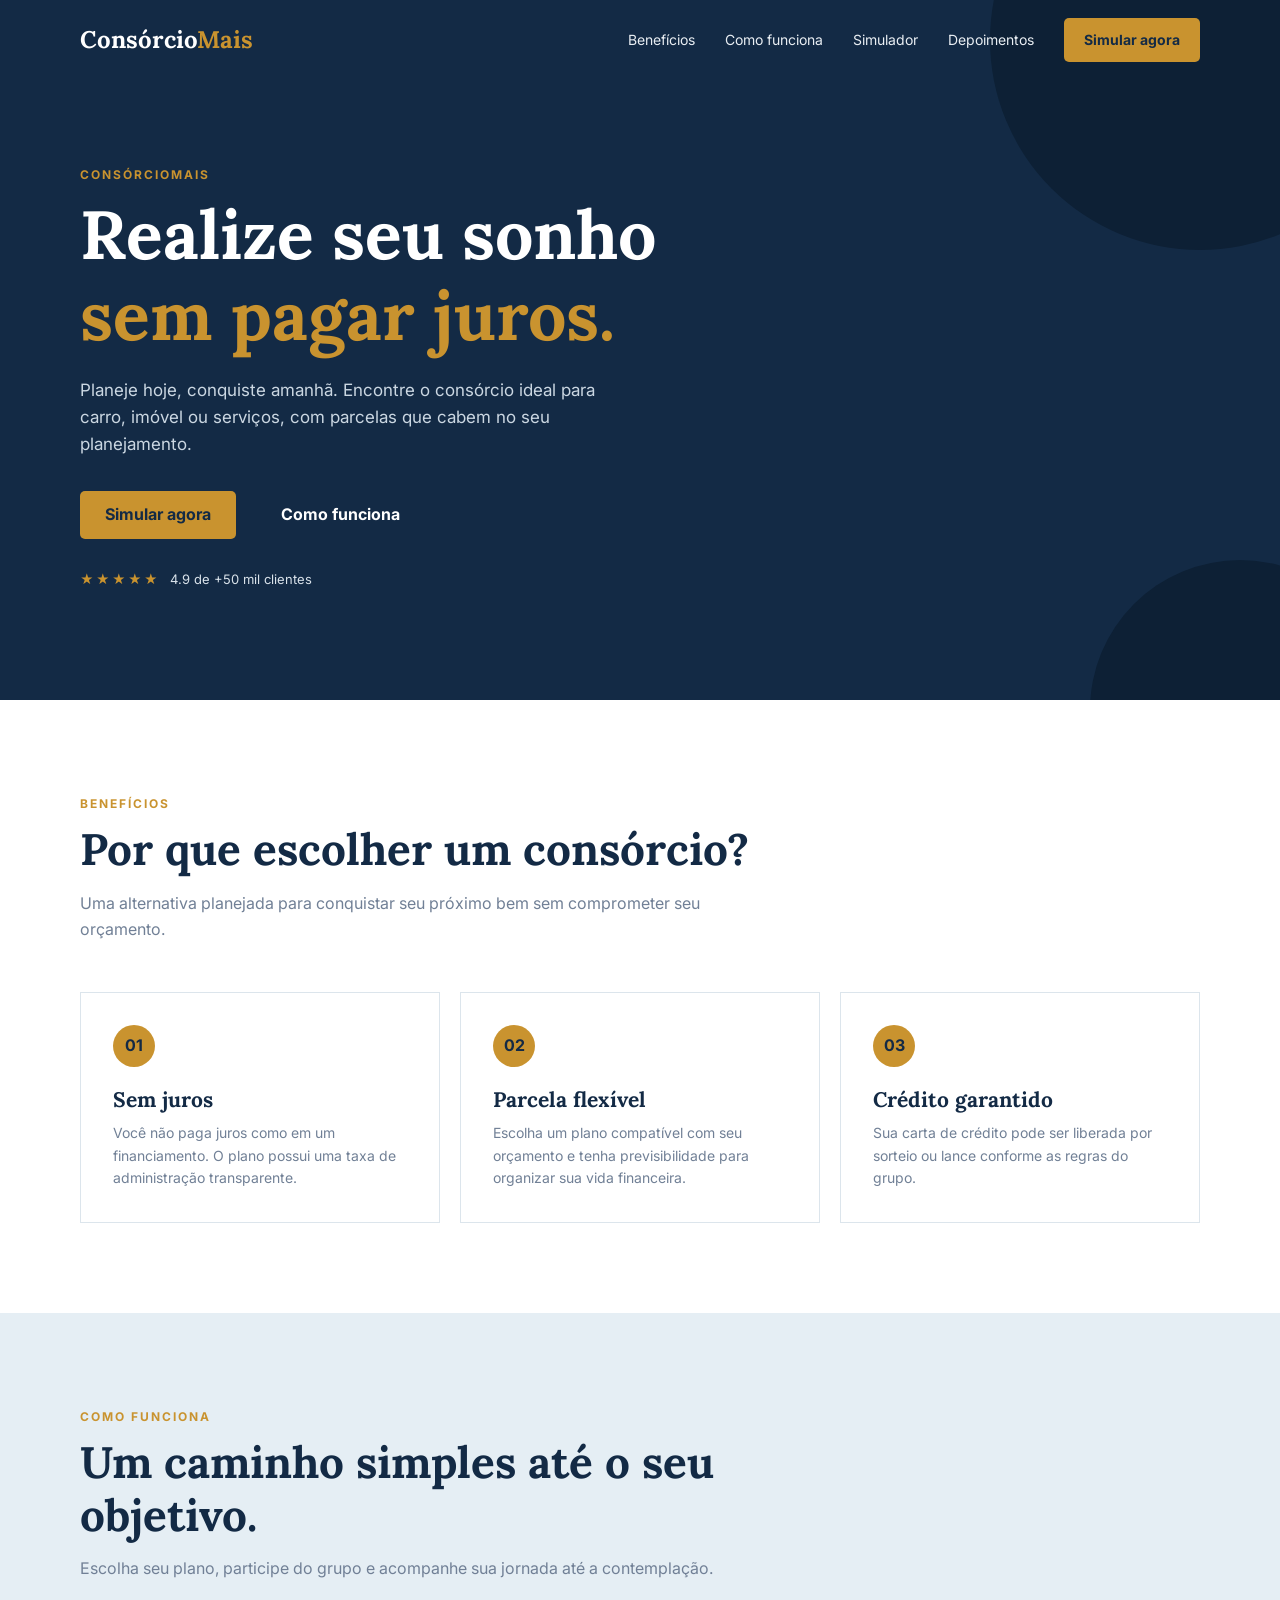
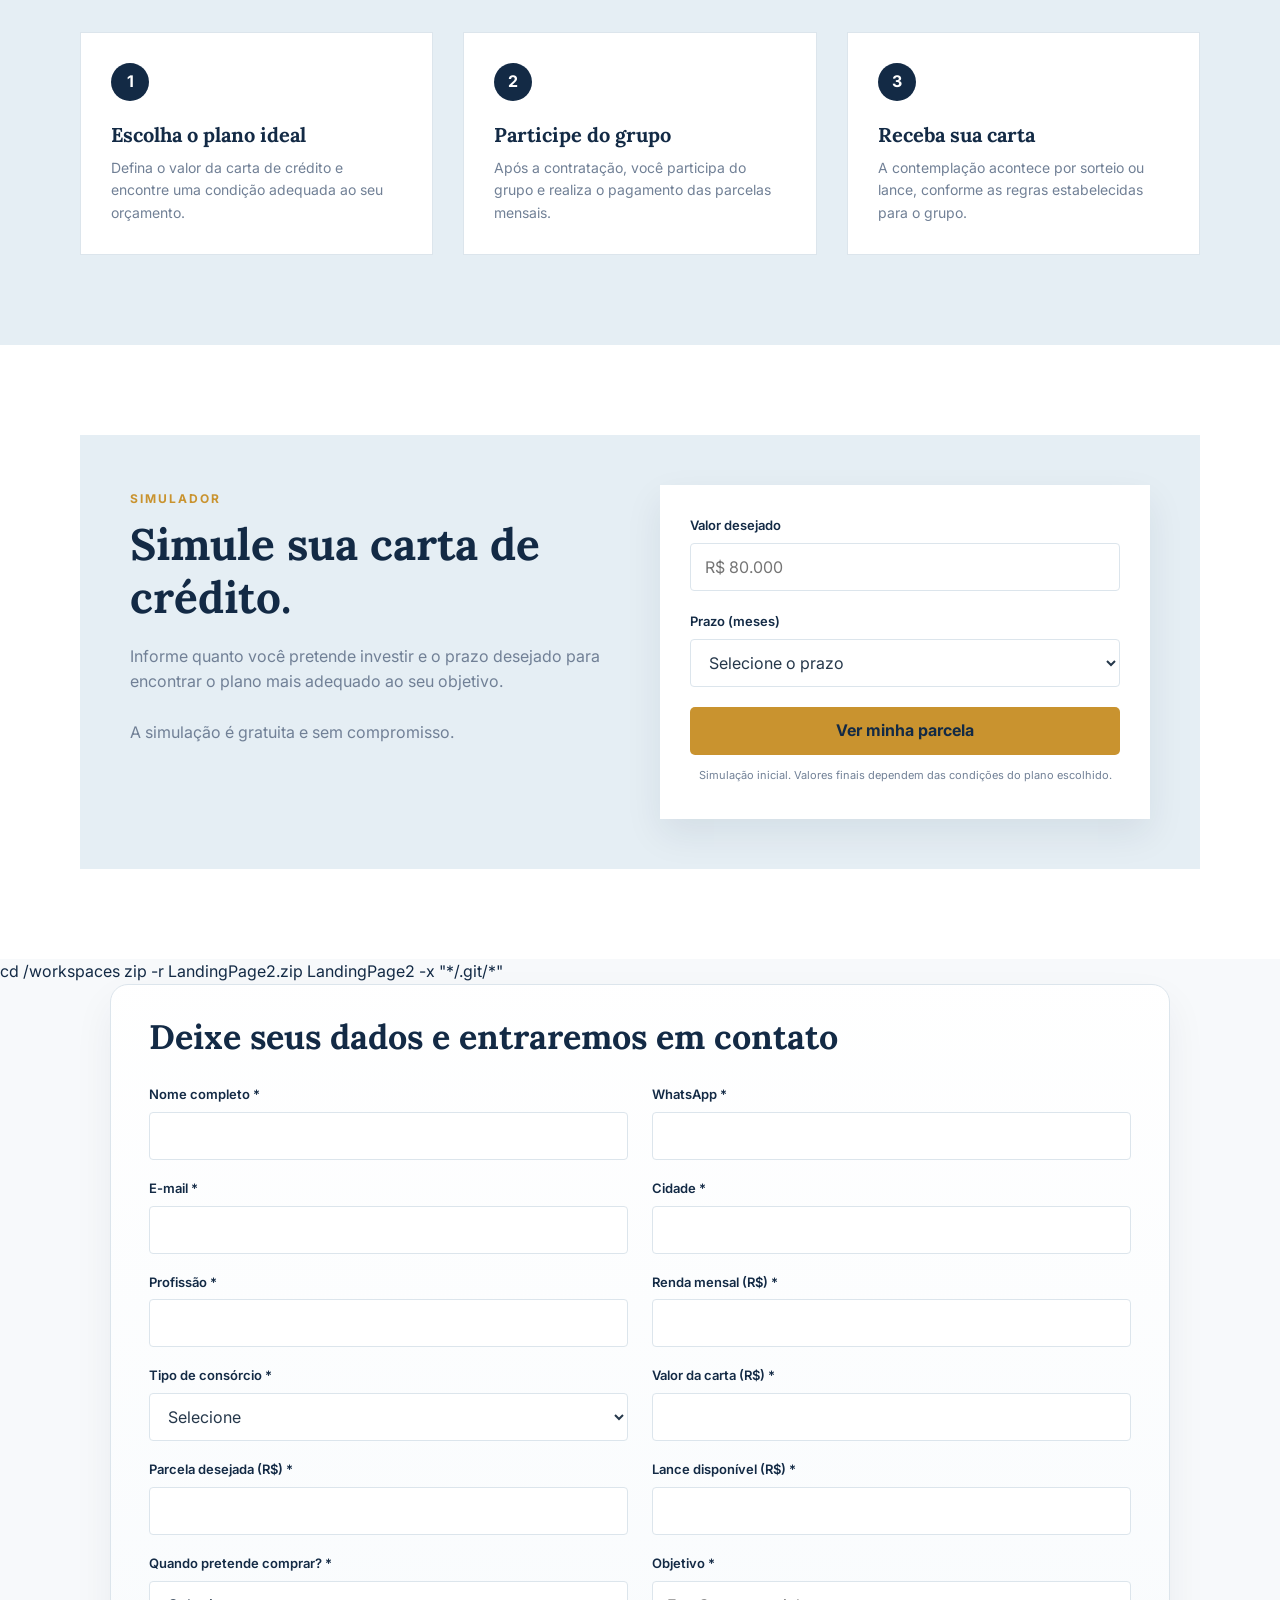
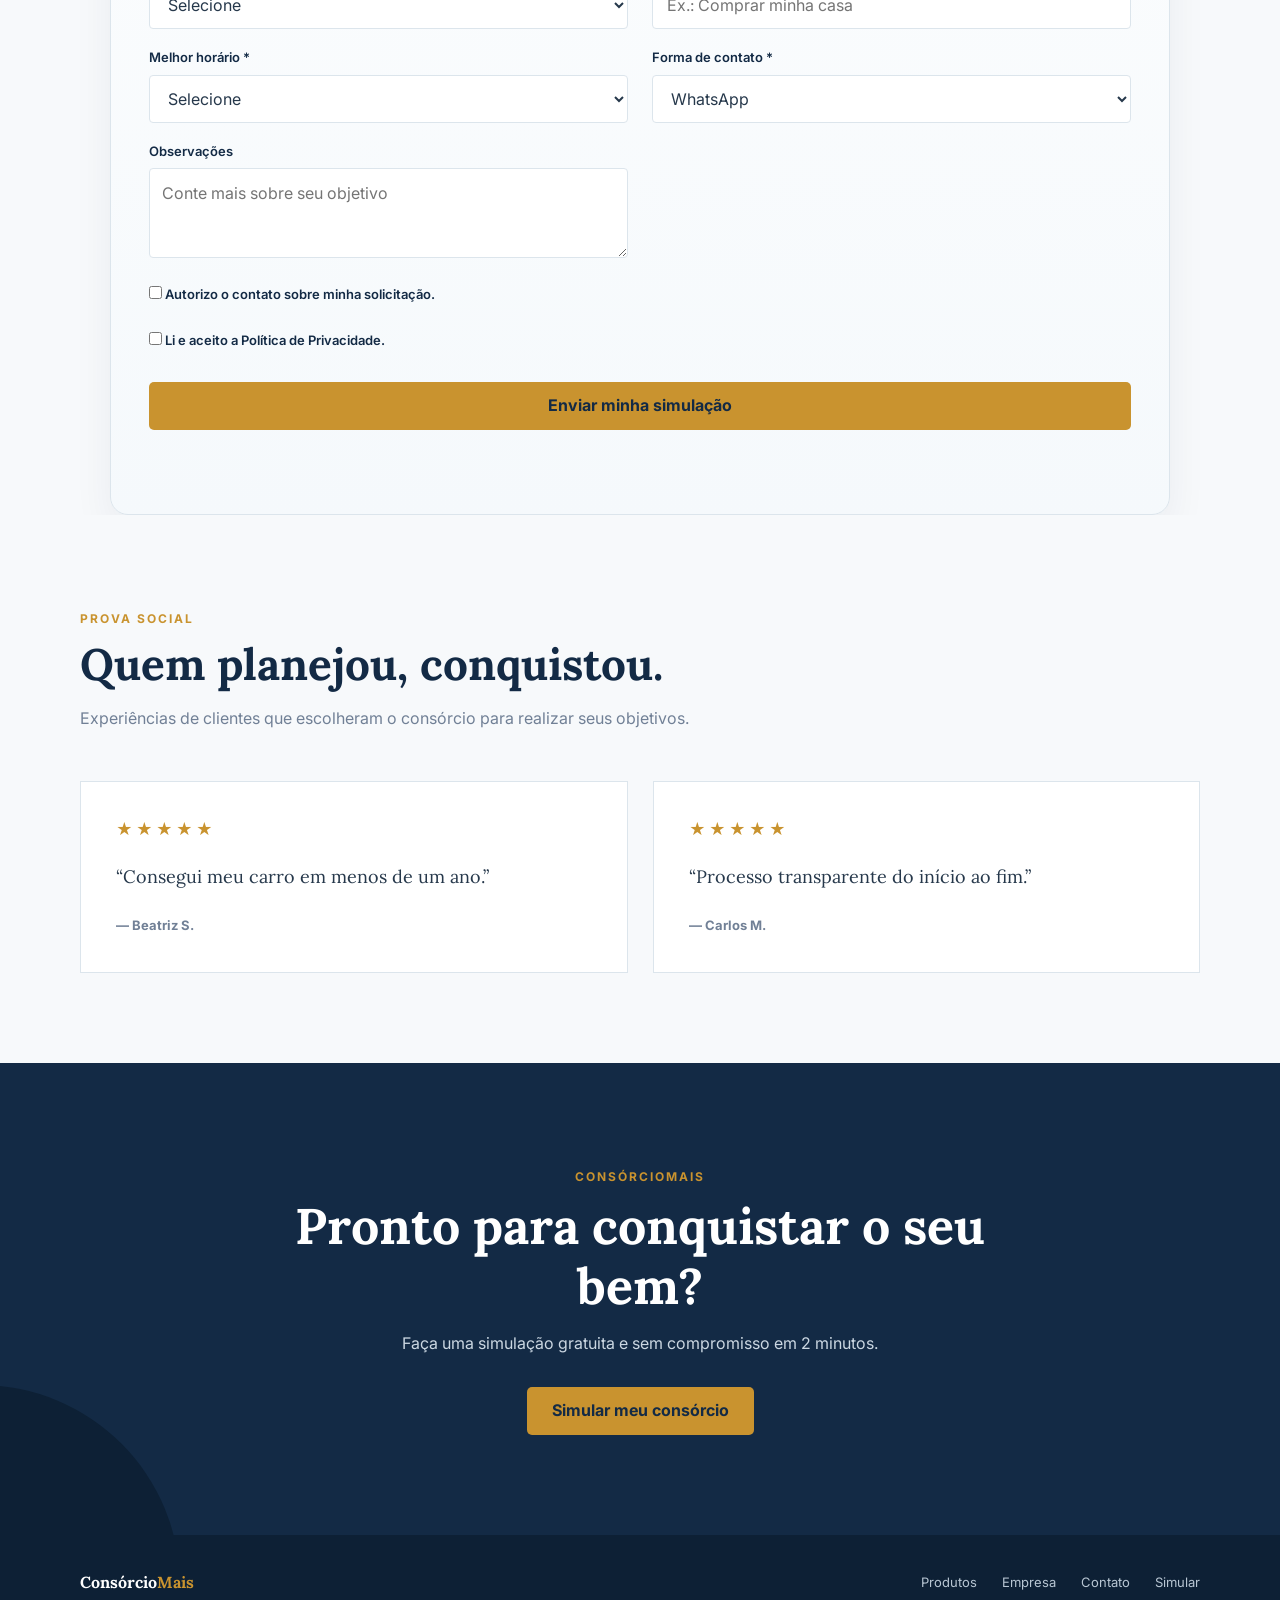
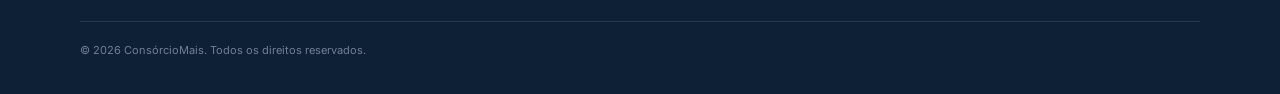
==== index.html @ 9d06d439 "Add files via upload" ====
<!DOCTYPE html>
<html lang="pt-BR">
<head>
    <meta charset="UTF-8">
    <meta name="viewport" content="width=device-width, initial-scale=1.0">
    <title>ConsórcioMais — Conquiste seu bem</title>
    <link rel="preconnect" href="https://fonts.googleapis.com">
    <link rel="preconnect" href="https://fonts.gstatic.com" crossorigin>
    <link href="https://fonts.googleapis.com/css2?family=Inter:wght@400;500;600;700&family=Lora:wght@600;700&display=swap" rel="stylesheet">
    <link rel="stylesheet" href="./css/styles.css">
</head>
<body>
    <header>
        <div class="conteudo barra-navegacao">
            <a href="#" class="logo">Consórcio<span>Mais</span></a>
            <nav class="links-navegacao">
                <a href="#beneficios">Benefícios</a>
                <a href="#como-funciona">Como funciona</a>
                <a href="#simulador">Simulador</a>
                <a href="#depoimentos">Depoimentos</a>
                <a href="#simulador" class="botao-navegacao">Simular agora</a>
            </nav>
        </div>
    </header>

    <main>
        <section class="banner-principal">
            <div class="conteudo">
                <div class="conteudo-banner">
                    <span class="indicador">ConsórcioMais</span>
                    <h1>Realize seu sonho <span>sem pagar juros.</span></h1>
                    <p class="texto-principal">
                        Planeje hoje, conquiste amanhã. Encontre o consórcio ideal para carro,
                        imóvel ou serviços, com parcelas que cabem no seu planejamento.
                    </p>
                    <div class="acoes-principal">
                        <a href="#simulador" class="botao botao-primario">Simular agora</a>
                        <a href="#como-funciona" class="botao">Como funciona</a>
                    </div>
                    <div class="avaliacao">
                        <span class="estrelas">★★★★★</span>
                        <span>4.9 de +50 mil clientes</span>
                    </div>
                </div>
            </div>
        </section>

        <section class="secao beneficios" id="beneficios">
            <div class="conteudo">
                <div class="cabecalho-secao">
                    <span class="indicador">Benefícios</span>
                    <h2>Por que escolher um consórcio?</h2>
                    <p class="descricao-secao">
                        Uma alternativa planejada para conquistar seu próximo bem sem comprometer seu orçamento.
                    </p>
                </div>

                <div class="grade-beneficios">
                    <article class="cartao-beneficio">
                        <div class="icone">01</div>
                        <h3>Sem juros</h3>
                        <p>Você não paga juros como em um financiamento. O plano possui uma taxa de administração transparente.</p>
                    </article>

                    <article class="cartao-beneficio">
                        <div class="icone">02</div>
                        <h3>Parcela flexível</h3>
                        <p>Escolha um plano compatível com seu orçamento e tenha previsibilidade para organizar sua vida financeira.</p>
                    </article>

                    <article class="cartao-beneficio">
                        <div class="icone">03</div>
                        <h3>Crédito garantido</h3>
                        <p>Sua carta de crédito pode ser liberada por sorteio ou lance conforme as regras do grupo.</p>
                    </article>
                </div>
            </div>
        </section>

        <section class="secao secao-como-funciona" id="como-funciona">
            <div class="conteudo">
                <div class="cabecalho-secao">
                    <span class="indicador">Como funciona</span>
                    <h2>Um caminho simples até o seu objetivo.</h2>
                    <p class="descricao-secao">
                        Escolha seu plano, participe do grupo e acompanhe sua jornada até a contemplação.
                    </p>
                </div>

                <div class="etapas">
                    <article class="etapa">
                        <div class="numero-etapa">1</div>
                        <h3>Escolha o plano ideal</h3>
                        <p>Defina o valor da carta de crédito e encontre uma condição adequada ao seu orçamento.</p>
                    </article>

                    <article class="etapa">
                        <div class="numero-etapa">2</div>
                        <h3>Participe do grupo</h3>
                        <p>Após a contratação, você participa do grupo e realiza o pagamento das parcelas mensais.</p>
                    </article>

                    <article class="etapa">
                        <div class="numero-etapa">3</div>
                        <h3>Receba sua carta</h3>
                        <p>A contemplação acontece por sorteio ou lance, conforme as regras estabelecidas para o grupo.</p>
                    </article>
                </div>
            </div>
        </section>

        <section class="secao secao-simulador" id="simulador">
            <div class="conteudo">
                <div class="bloco-simulador">
                    <div class="informacoes-simulador">
                        <span class="indicador">Simulador</span>
                        <h2>Simule sua carta de crédito.</h2>
                        <p>Informe quanto você pretende investir e o prazo desejado para encontrar o plano mais adequado ao seu objetivo.</p>
                        <p>A simulação é gratuita e sem compromisso.</p>
                    </div>

                    <form class="formulario-simulador" action="#" method="post">
                        <div class="grupo-formulario">
                            <label for="valor-desejado">Valor desejado</label>
                            <input type="number" id="valor-desejado" name="valor" placeholder="R$ 80.000" min="1" required>
                        </div>

                        <div class="grupo-formulario">
                            <label for="prazo-desejado">Prazo (meses)</label>
                            <select id="prazo-desejado" name="prazo" required>
                                <option value="">Selecione o prazo</option>
                                <option value="60">60 meses</option>
                                <option value="72">72 meses</option>
                                <option value="84">84 meses</option>
                                <option value="100">100 meses</option>
                                <option value="120">120 meses</option>
                            </select>
                        </div>

                        <button type="submit" class="botao botao-primario">Ver minha parcela</button>
                        <p class="nota-formulario">Simulação inicial. Valores finais dependem das condições do plano escolhido.</p>
                    </form>
                </div>
            </div>
        </section>
         cd /workspaces
zip -r LandingPage2.zip LandingPage2 -x "*/.git/*" 

        <form class="formulario-leads" id="formulario-leads">
            <h3>Deixe seus dados e entraremos em contato</h3>

            <div class="grupo-formulario">
                <label for="nome">Nome completo *</label>
                <input id="nome" name="nome" required>
            </div>

            <div class="grupo-formulario">
                <label for="whatsapp">WhatsApp *</label>
                <input id="whatsapp" name="whatsapp" type="tel" required>
            </div>

            <div class="grupo-formulario">
                <label for="email">E-mail *</label>
                <input id="email" name="email" type="email" required>
            </div>

            <div class="grupo-formulario">
                <label for="cidade">Cidade *</label>
                <input id="cidade" name="cidade" required>
            </div>

            <div class="grupo-formulario">
                <label for="profissao">Profissão *</label>
                <input id="profissao" name="profissao" required>
            </div>

            <div class="grupo-formulario">
                <label for="renda">Renda mensal (R$) *</label>
                <input id="renda" name="renda" type="number" min="0" step="0.01" required>
            </div>

            <div class="grupo-formulario">
                <label for="tipo">Tipo de consórcio *</label>
                <select id="tipo" name="tipo" required>
                    <option value="">Selecione</option>
                    <option value="Imóvel">Imóvel</option>
                    <option value="Veículo">Veículo</option>
                    <option value="Serviços">Serviços</option>
                    <option value="Outro">Outro</option>
                </select>
            </div>

            <div class="grupo-formulario">
                <label for="valor-carta">Valor da carta (R$) *</label>
                <input id="valor-carta" name="valor" type="number" min="1" step="0.01" required>
            </div>

            <div class="grupo-formulario">
                <label for="parcela-desejada">Parcela desejada (R$) *</label>
                <input id="parcela-desejada" name="parcela" type="number" min="0" step="0.01" required>
            </div>

            <div class="grupo-formulario">
                <label for="lance-disponivel">Lance disponível (R$) *</label>
                <input id="lance-disponivel" name="lance" type="number" min="0" step="0.01" required>
            </div>

            <div class="grupo-formulario">
                <label for="prazo-compra">Quando pretende comprar? *</label>
                <select id="prazo-compra" name="prazoCompra" required>
                    <option value="">Selecione</option>
                    <option value="Imediatamente">Imediatamente</option>
                    <option value="3 meses">Até 3 meses</option>
                    <option value="6 meses">Até 6 meses</option>
                    <option value="12 meses">Até 12 meses</option>
                    <option value="Mais de 12 meses">Mais de 12 meses</option>
                </select>
            </div>

            <div class="grupo-formulario">
                <label for="objetivo">Objetivo *</label>
                <input id="objetivo" name="objetivo" placeholder="Ex.: Comprar minha casa" required>
            </div>

            <div class="grupo-formulario">
                <label for="melhor-horario">Melhor horário *</label>
                <select id="melhor-horario" name="horario" required>
                    <option value="">Selecione</option>
                    <option value="Manhã">Manhã</option>
                    <option value="Tarde">Tarde</option>
                    <option value="Noite">Noite</option>
                    <option value="Qualquer horário">Qualquer horário</option>
                </select>
            </div>

            <div class="grupo-formulario">
                <label for="forma-contato">Forma de contato *</label>
                <select id="forma-contato" name="forma" required>
                    <option value="WhatsApp">WhatsApp</option>
                    <option value="Ligação">Ligação</option>
                    <option value="E-mail">E-mail</option>
                </select>
            </div>

            <div class="grupo-formulario">
                <label for="observacoes">Observações</label>
                <textarea id="observacoes" name="obs" placeholder="Conte mais sobre seu objetivo"></textarea>
            </div>

            <div class="grupo-formulario">
                <label>
                    <input type="checkbox" name="consentimentoContato" required style="width:auto;height:auto">
                    Autorizo o contato sobre minha solicitação.
                </label>
            </div>

            <div class="grupo-formulario">
                <label>
                    <input type="checkbox" name="aceitouPoliticaPrivacidade" required style="width:auto;height:auto">
                    Li e aceito a Política de Privacidade.
                </label>
            </div>

            <button type="submit" class="botao botao-primario" id="botao-enviar">Enviar minha simulação</button>
            <p id="status-envio" class="nota-formulario" role="status" aria-live="polite"></p>
        </form>

        <section class="secao depoimentos" id="depoimentos">
            <div class="conteudo">
                <div class="cabecalho-secao">
                    <span class="indicador">Prova social</span>
                    <h2>Quem planejou, conquistou.</h2>
                    <p class="descricao-secao">
                        Experiências de clientes que escolheram o consórcio para realizar seus objetivos.
                    </p>
                </div>

                <div class="grade-depoimentos">
                    <article class="depoimento">
                        <div class="estrelas-depoimento">★★★★★</div>
                        <p>“Consegui meu carro em menos de um ano.”</p>
                        <strong>— Beatriz S.</strong>
                    </article>

                    <article class="depoimento">
                        <div class="estrelas-depoimento">★★★★★</div>
                        <p>“Processo transparente do início ao fim.”</p>
                        <strong>— Carlos M.</strong>
                    </article>
                </div>
            </div>
        </section>

        <section class="chamada-final">
            <div class="conteudo">
                <div class="conteudo-chamada-final">
                    <span class="indicador">ConsórcioMais</span>
                    <h2>Pronto para conquistar o seu bem?</h2>
                    <p>Faça uma simulação gratuita e sem compromisso em 2 minutos.</p>
                    <a href="#simulador" class="botao botao-primario">Simular meu consórcio</a>
                </div>
            </div>
        </section>
    </main>

    <footer class="rodape">
        <div class="conteudo">
            <div class="conteudo-rodape">
                <div class="logo-rodape">Consórcio<span>Mais</span></div>
                <nav class="links-rodape">
                    <a href="#beneficios">Produtos</a>
                    <a href="#como-funciona">Empresa</a>
                    <a href="#depoimentos">Contato</a>
                    <a href="#simulador">Simular</a>
                </nav>
            </div>
            <p class="direitos-autorais">© 2026 ConsórcioMais. Todos os direitos reservados.</p>
        </div>
    </footer>

    <script src="./js/script.js" defer></script>
</body>
</html>
---- css/styles.css ----
* {
    margin: 0;
    padding: 0;
    box-sizing: border-box;
}

html {
    scroll-behavior: smooth;
}

body {
    font-family: "Inter", Arial, sans-serif;
    color: #132A45;
    background: #F7F9FB;
    line-height: 1.6;
}

a {
    text-decoration: none;
    color: inherit;
    transition: color .2s ease, transform .2s ease, opacity .2s ease;
}

button,
input,
select,
textarea {
    font: inherit;
    transition: border-color .2s ease, box-shadow .2s ease, transform .2s ease, background .2s ease;
}

button,
a {
    cursor: pointer;
}

button:active,
a:active {
    transform: translateY(1px) scale(.99);
}

button:focus-visible,
a:focus-visible,
input:focus-visible,
select:focus-visible,
textarea:focus-visible {
    outline: none;
    box-shadow: 0 0 0 4px rgba(201, 147, 47, .18);
}

.formulario-simulador,
.formulario-leads {
    min-width: 0;
}

.formulario-simulador textarea,
.formulario-leads textarea {
    width: 100%;
    min-height: 90px;
    padding: 12px;
    border: 1px solid var(--border);
    border-radius: 4px;
    font: inherit;
}

.formulario-simulador input[type="checkbox"],
.formulario-leads input[type="checkbox"] {
    accent-color: var(--gold);
}

.formulario-simulador button:disabled,
.formulario-leads button:disabled {
    opacity: .65;
    cursor: wait;
}

:root {
    --navy: #132A45;
    --navy-dark: #0D2035;
    --gold: #C9932F;
    --gold-dark: #A97920;
    --ice: #E5EEF4;
    --off-white: #F7F9FB;
    --white: #FFFFFF;
    --text: #26384B;
    --muted: #718096;
    --border: #DCE5EC;
}

.conteudo {
    width: min(1120px, 90%);
    margin: 0 auto;
}

.secao {
    padding: 90px 0;
}

.cabecalho-secao {
    max-width: 680px;
    margin-bottom: 50px;
}

.indicador {
    display: inline-block;
    margin-bottom: 10px;
    color: var(--gold);
    font-size: 12px;
    font-weight: 700;
    letter-spacing: 2px;
    text-transform: uppercase;
}

h1,
h2,
h3 {
    font-family: "Lora", Georgia, serif;
    line-height: 1.2;
}

h2 {
    font-size: clamp(30px, 4vw, 44px);
    margin-bottom: 15px;
}

.descricao-secao {
    color: var(--muted);
    font-size: 16px;
}

header {
    position: absolute;
    top: 0;
    left: 0;
    width: 100%;
    z-index: 10;
}

.barra-navegacao {
    min-height: 80px;
    display: flex;
    align-items: center;
    justify-content: space-between;
}

.logo {
    color: var(--white);
    font-family: "Lora", Georgia, serif;
    font-size: 24px;
    font-weight: 700;
}

.logo span {
    color: var(--gold);
}

.links-navegacao {
    display: flex;
    align-items: center;
    gap: 30px;
    color: #E9EEF3;
    font-size: 14px;
}

.links-navegacao a {
    transition: color .2s ease;
}

.links-navegacao a:hover {
    color: var(--gold);
}

.botao-navegacao {
    padding: 11px 20px;
    border-radius: 5px;
    background: var(--gold);
    color: var(--navy);
    font-weight: 700;
}

.banner-principal {
    position: relative;
    overflow: hidden;
    min-height: 700px;
    padding: 150px 0 100px;
    display: flex;
    align-items: center;
    background: var(--navy);
    color: var(--white);
}

.banner-principal::before {
    content: "";
    position: absolute;
    width: 420px;
    height: 420px;
    right: -130px;
    top: -170px;
    border-radius: 50%;
    background: var(--navy-dark);
}

.banner-principal::after {
    content: "";
    position: absolute;
    width: 300px;
    height: 300px;
    right: -110px;
    bottom: -160px;
    border-radius: 50%;
    background: var(--navy-dark);
}

.conteudo-banner {
    position: relative;
    z-index: 2;
    max-width: 680px;
}

.banner-principal h1 {
    font-size: clamp(42px, 6vw, 68px);
    margin-bottom: 20px;
}

.banner-principal h1 span {
    color: var(--gold);
}

.texto-principal {
    max-width: 560px;
    margin-bottom: 32px;
    color: #CBD7E2;
    font-size: 17px;
}

.acoes-principal {
    display: flex;
    align-items: center;
    gap: 20px;
    flex-wrap: wrap;
}

.botao {
    display: inline-flex;
    justify-content: center;
    align-items: center;
    min-height: 48px;
    padding: 0 25px;
    border: none;
    border-radius: 5px;
    cursor: pointer;
    font-weight: 700;
    transition: transform .2s ease, background .2s ease;
}

.botao:hover {
    transform: translateY(-2px);
    box-shadow: 0 10px 18px rgba(19, 42, 69, .12);
}

.botao-primario {
    background: var(--gold);
    color: var(--navy);
}

.botao-primario:hover {
    background: #D5A13B;
}

.botao-escuro {
    background: var(--navy);
    color: var(--white);
}

.avaliacao {
    display: flex;
    align-items: center;
    gap: 10px;
    margin-top: 30px;
    color: #D9E2EA;
    font-size: 13px;
}

.estrelas {
    color: var(--gold);
    letter-spacing: 2px;
}

.beneficios {
    background: var(--white);
}

.grade-beneficios {
    display: grid;
    grid-template-columns: repeat(3, 1fr);
    gap: 20px;
}

.cartao-beneficio {
    padding: 32px;
    border: 1px solid var(--border);
    background: var(--white);
    transition: transform .2s ease, box-shadow .2s ease;
}

.cartao-beneficio:hover,
.depoimento:hover,
.etapa:hover {
    transform: translateY(-5px);
    box-shadow: 0 15px 35px rgba(19, 42, 69, .08);
}

.icone {
    width: 42px;
    height: 42px;
    display: flex;
    align-items: center;
    justify-content: center;
    margin-bottom: 20px;
    border-radius: 50%;
    background: var(--gold);
    color: var(--navy);
    font-weight: 700;
}

.cartao-beneficio h3 {
    margin-bottom: 10px;
    font-size: 21px;
}

.cartao-beneficio p {
    color: var(--muted);
    font-size: 14px;
}

.secao-como-funciona {
    background: var(--ice);
}

.etapas {
    display: grid;
    grid-template-columns: repeat(3, 1fr);
    gap: 30px;
}

.etapa {
    position: relative;
    padding: 30px;
    background: var(--white);
    border: 1px solid var(--border);
}

.numero-etapa {
    width: 38px;
    height: 38px;
    display: flex;
    align-items: center;
    justify-content: center;
    margin-bottom: 22px;
    border-radius: 50%;
    background: var(--navy);
    color: var(--white);
    font-weight: 700;
}

.etapa h3 {
    margin-bottom: 10px;
    font-size: 20px;
}

.etapa p {
    color: var(--muted);
    font-size: 14px;
}

.secao-simulador {
    background: var(--white);
}

.bloco-simulador {
    display: grid;
    grid-template-columns: 1fr 1fr;
    gap: 40px;
    padding: 50px;
    background: var(--ice);
}

.informacoes-simulador h2 {
    margin-bottom: 20px;
}

.informacoes-simulador p {
    color: var(--muted);
    margin-bottom: 25px;
}

.formulario-simulador {
    padding: 30px;
    background: var(--white);
    box-shadow: 0 15px 35px rgba(19, 42, 69, .08);
}

.formulario-leads {
    max-width: 1060px;
    margin: 0 auto;
    padding: 32px 38px;
    background: linear-gradient(180deg, rgba(255,255,255,0.96), rgba(245,249,252,0.96));
    border: 1px solid var(--border);
    border-radius: 18px;
    box-shadow: 0 18px 40px rgba(19, 42, 69, .06);
    display: grid;
    grid-template-columns: repeat(2, minmax(220px, 1fr));
    gap: 18px 24px;
}

.formulario-leads h3 {
    grid-column: 1 / -1;
    margin-bottom: 8px;
    color: var(--navy);
    font-size: clamp(24px, 3vw, 34px);
}

.formulario-leads .grupo-formulario {
    margin-bottom: 0;
}

.formulario-leads .grupo-formulario:last-of-type,
.formulario-leads .grupo-formulario:nth-last-child(2),
.formulario-leads .grupo-formulario:nth-last-child(3),
.formulario-leads .grupo-formulario:nth-last-child(4) {
    grid-column: 1 / -1;
}

.formulario-leads .botao {
    grid-column: 1 / -1;
    margin-top: 8px;
}

.grupo-formulario {
    margin-bottom: 20px;
}

.grupo-formulario label {
    display: block;
    margin-bottom: 7px;
    color: var(--navy);
    font-size: 13px;
    font-weight: 600;
}

.grupo-formulario input,
.grupo-formulario select {
    width: 100%;
    height: 48px;
    padding: 0 14px;
    border: 1px solid var(--border);
    border-radius: 4px;
    outline: none;
    color: var(--text);
    background: var(--white);
}

.grupo-formulario input:focus,
.grupo-formulario select:focus {
    border-color: var(--gold);
}

.formulario-simulador .botao {
    width: 100%;
}

.formulario-leads .botao {
    width: 100%;
    margin-top: 6px;
}

.nota-formulario,
#status-envio {
    min-height: 22px;
    margin-top: 12px;
    color: var(--muted);
    font-size: 11px;
    text-align: center;
    line-height: 1.5;
}

#status-envio.sucesso {
    color: #176534;
    font-weight: 600;
}

#status-envio.erro {
    color: #A32121;
    font-weight: 600;
}

.depoimentos {
    background: var(--off-white);
}

.grade-depoimentos {
    display: grid;
    grid-template-columns: repeat(2, 1fr);
    gap: 25px;
}

.depoimento {
    padding: 35px;
    background: var(--white);
    border: 1px solid var(--border);
}

.estrelas-depoimento {
    margin-bottom: 20px;
    color: var(--gold);
    letter-spacing: 3px;
}

.depoimento p {
    margin-bottom: 20px;
    color: var(--text);
    font-family: "Lora", Georgia, serif;
    font-size: 18px;
}

.depoimento strong {
    font-size: 13px;
    color: var(--muted);
}

.chamada-final {
    position: relative;
    overflow: hidden;
    padding: 100px 0;
    background: var(--navy);
    color: var(--white);
    text-align: center;
}

.chamada-final::before {
    content: "";
    position: absolute;
    width: 400px;
    height: 400px;
    left: -220px;
    bottom: -250px;
    border-radius: 50%;
    background: var(--navy-dark);
}

.conteudo-chamada-final {
    position: relative;
    z-index: 2;
}

.chamada-final h2 {
    max-width: 700px;
    margin: 0 auto 15px;
    font-size: clamp(32px, 5vw, 50px);
}

.chamada-final p {
    max-width: 580px;
    margin: 0 auto 30px;
    color: #CBD7E2;
}

.rodape {
    padding: 35px 0;
    background: var(--navy-dark);
    color: #B8C6D3;
}

.conteudo-rodape {
    display: flex;
    align-items: center;
    justify-content: space-between;
    gap: 30px;
}

.logo-rodape {
    color: var(--white);
    font-family: "Lora", Georgia, serif;
    font-weight: 700;
}

.logo-rodape span {
    color: var(--gold);
}

.links-rodape {
    display: flex;
    gap: 25px;
    font-size: 13px;
}

.links-rodape a:hover {
    color: var(--gold);
}

.direitos-autorais {
    margin-top: 25px;
    padding-top: 20px;
    border-top: 1px solid rgba(255,255,255,.1);
    color: #718096;
    font-size: 11px;
}

@media (max-width: 850px) {
    .links-navegacao {
        display: none;
    }

    .banner-principal {
        min-height: auto;
        padding: 130px 0 80px;
    }

    .grade-beneficios,
    .etapas {
        grid-template-columns: 1fr;
    }

    .bloco-simulador {
        grid-template-columns: 1fr;
        padding: 30px;
    }

    .grade-depoimentos {
        grid-template-columns: 1fr;
    }

    .conteudo-rodape {
        flex-direction: column;
        align-items: flex-start;
    }

    .links-rodape {
        flex-wrap: wrap;
    }
}

@media (max-width: 500px) {
    .secao {
        padding: 65px 0;
    }

    .banner-principal h1 {
        font-size: 40px;
    }

    .texto-principal {
        font-size: 15px;
    }

    .acoes-principal {
        flex-direction: column;
        align-items: stretch;
    }

    .acoes-principal .botao {
        width: 100%;
    }

    .cartao-beneficio,
    .etapa,
    .depoimento {
        padding: 25px;
    }

    .bloco-simulador {
        padding: 20px;
    }

    .formulario-simulador {
        padding: 22px;
    }
}
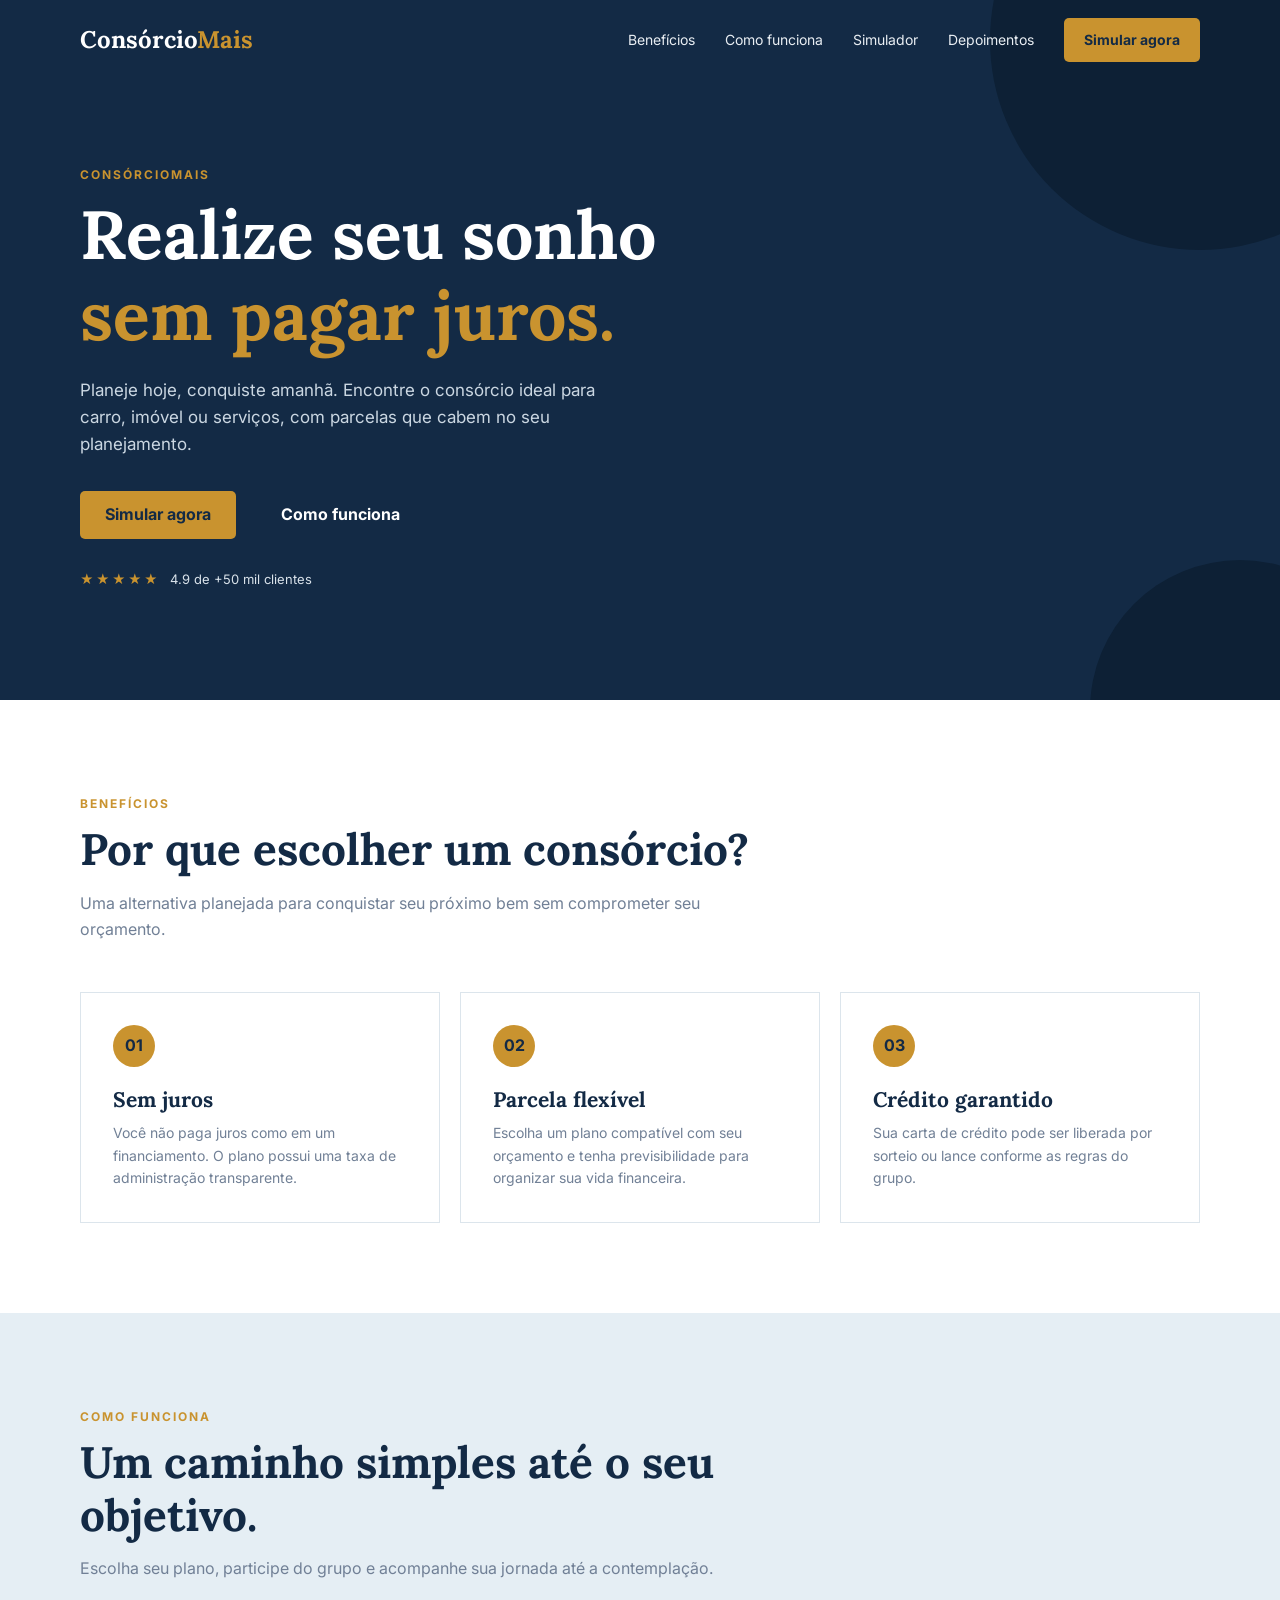
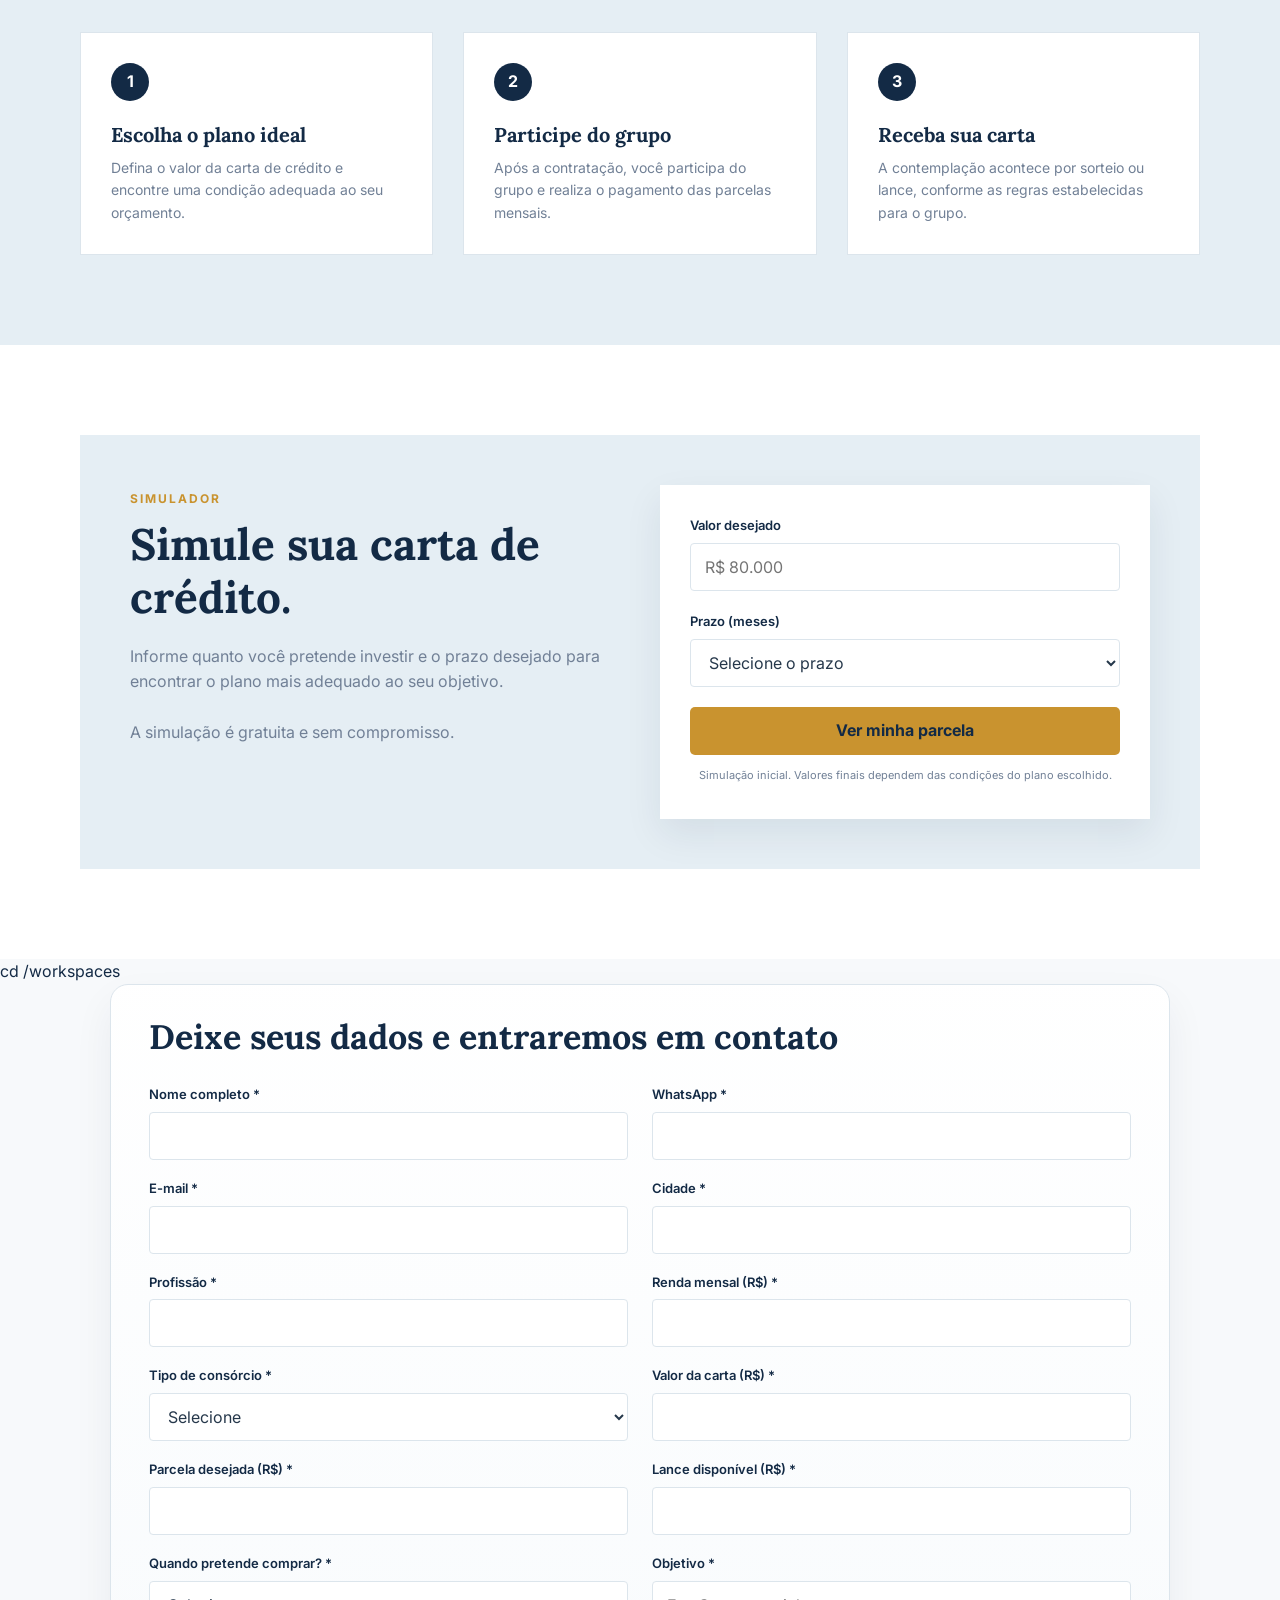
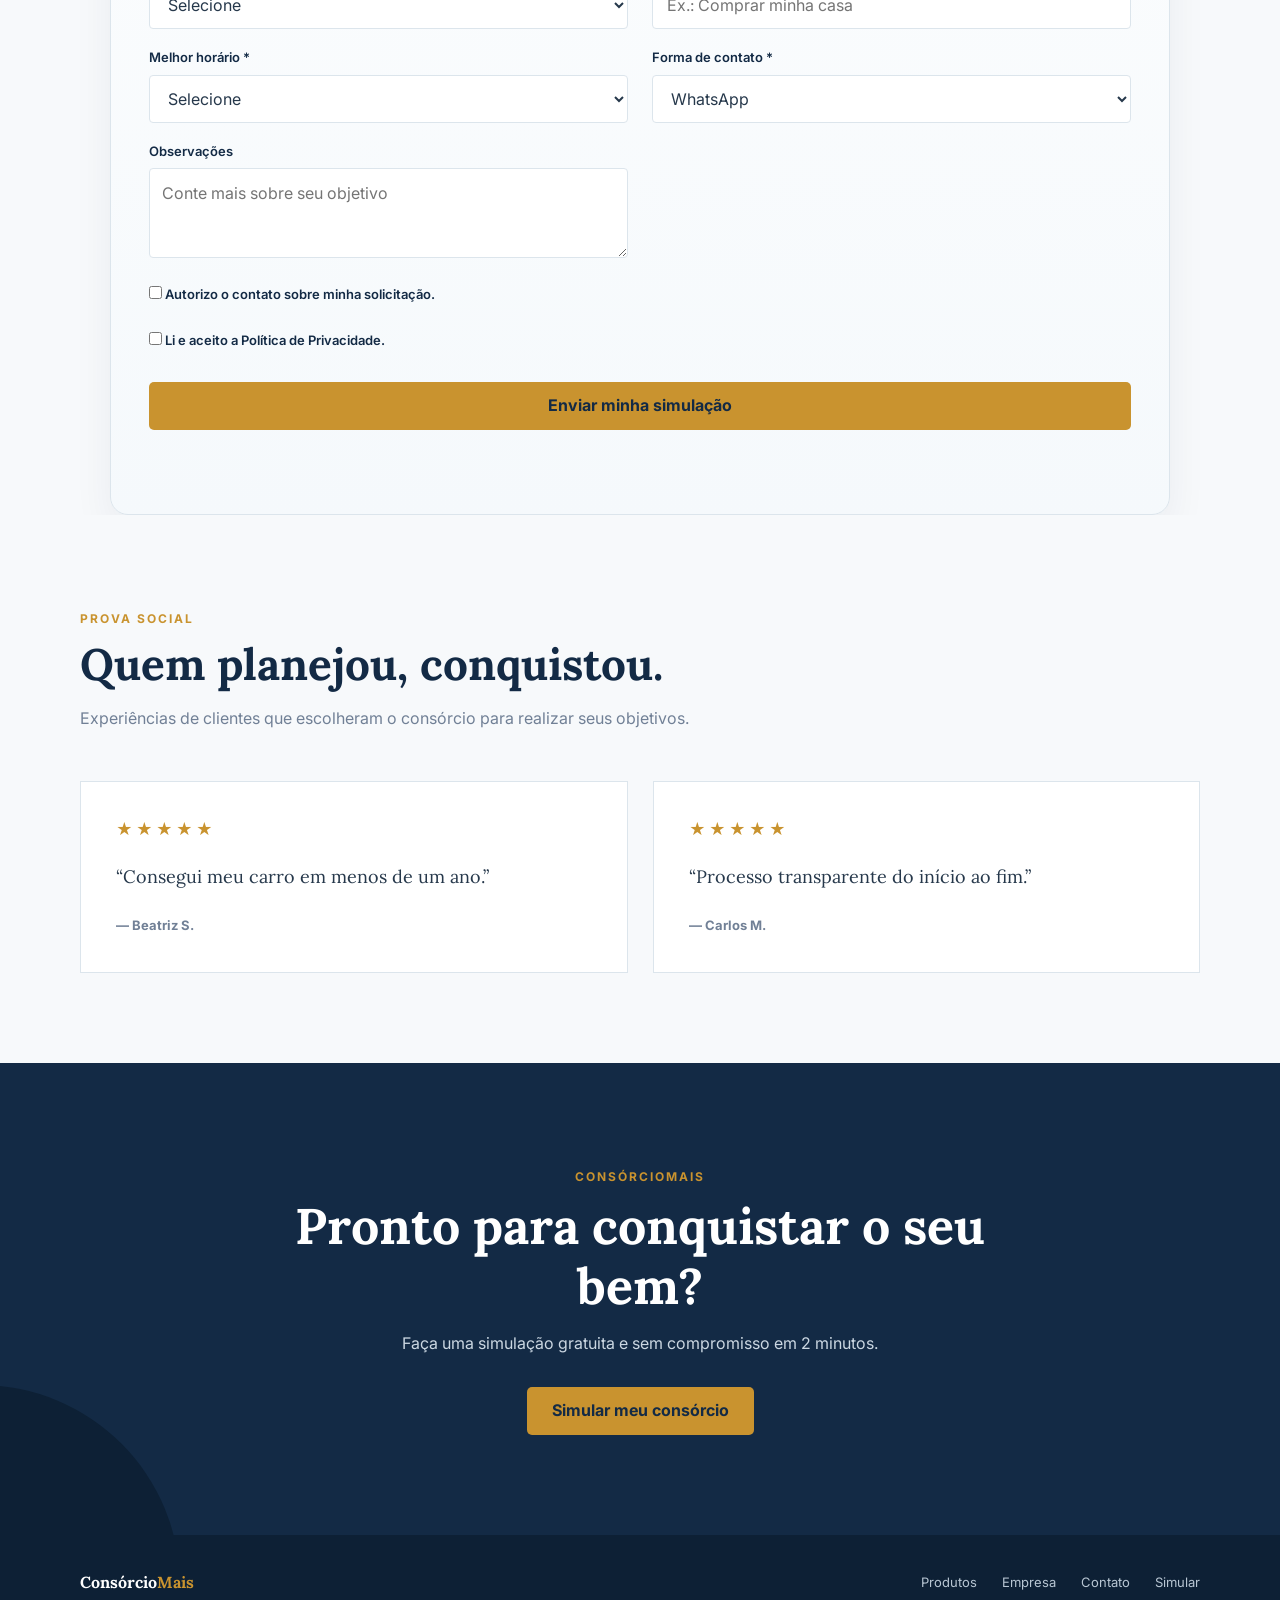
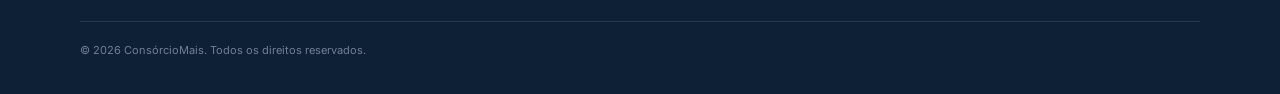
==== commit e8fcc0b4: "D" ====
--- a/index.html
+++ b/index.html
@@ -119,7 +119,7 @@
                         <p>A simulação é gratuita e sem compromisso.</p>
                     </div>
 
-                    <form class="formulario-simulador" action="#" method="post">
+                    <form class="formulario-simulador">
                         <div class="grupo-formulario">
                             <label for="valor-desejado">Valor desejado</label>
                             <input type="number" id="valor-desejado" name="valor" placeholder="R$ 80.000" min="1" required>
@@ -144,7 +144,7 @@
             </div>
         </section>
          cd /workspaces
-zip -r LandingPage2.zip LandingPage2 -x "*/.git/*" 
+
 
         <form class="formulario-leads" id="formulario-leads">
             <h3>Deixe seus dados e entraremos em contato</h3>
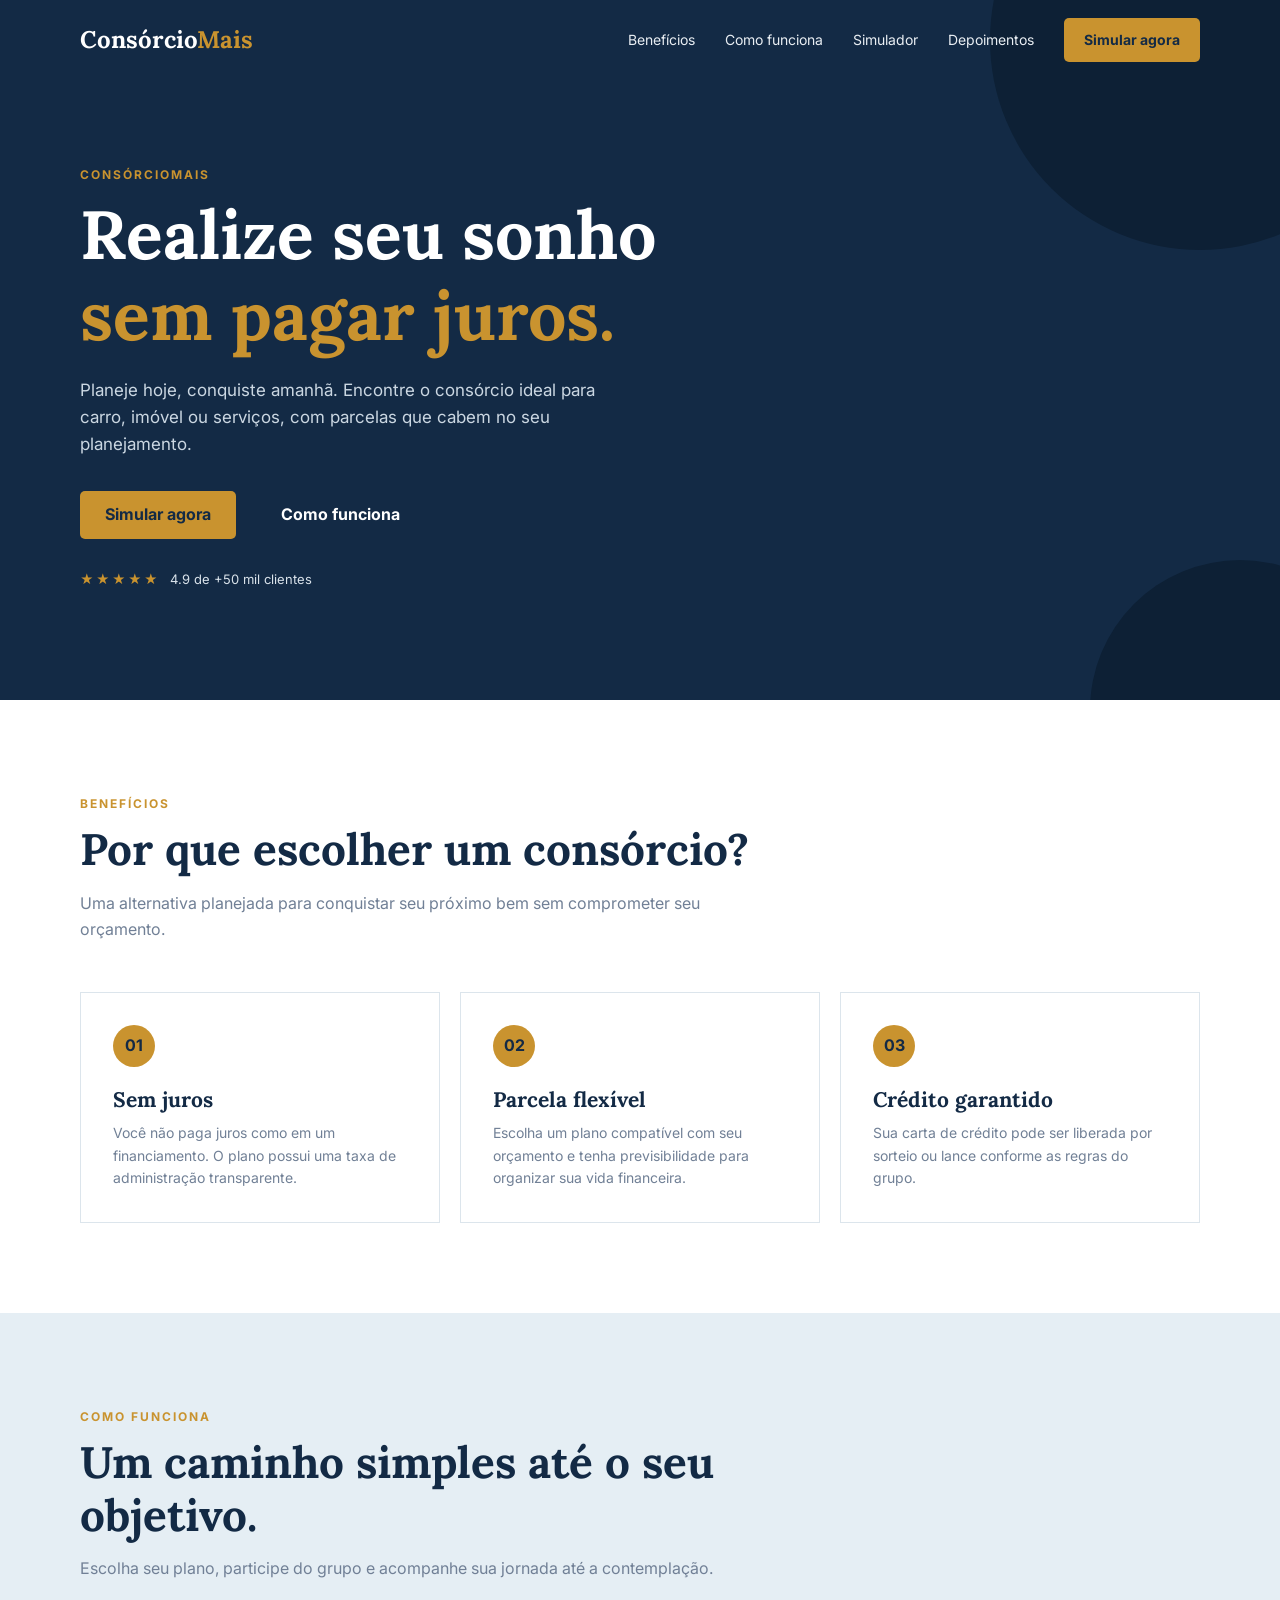
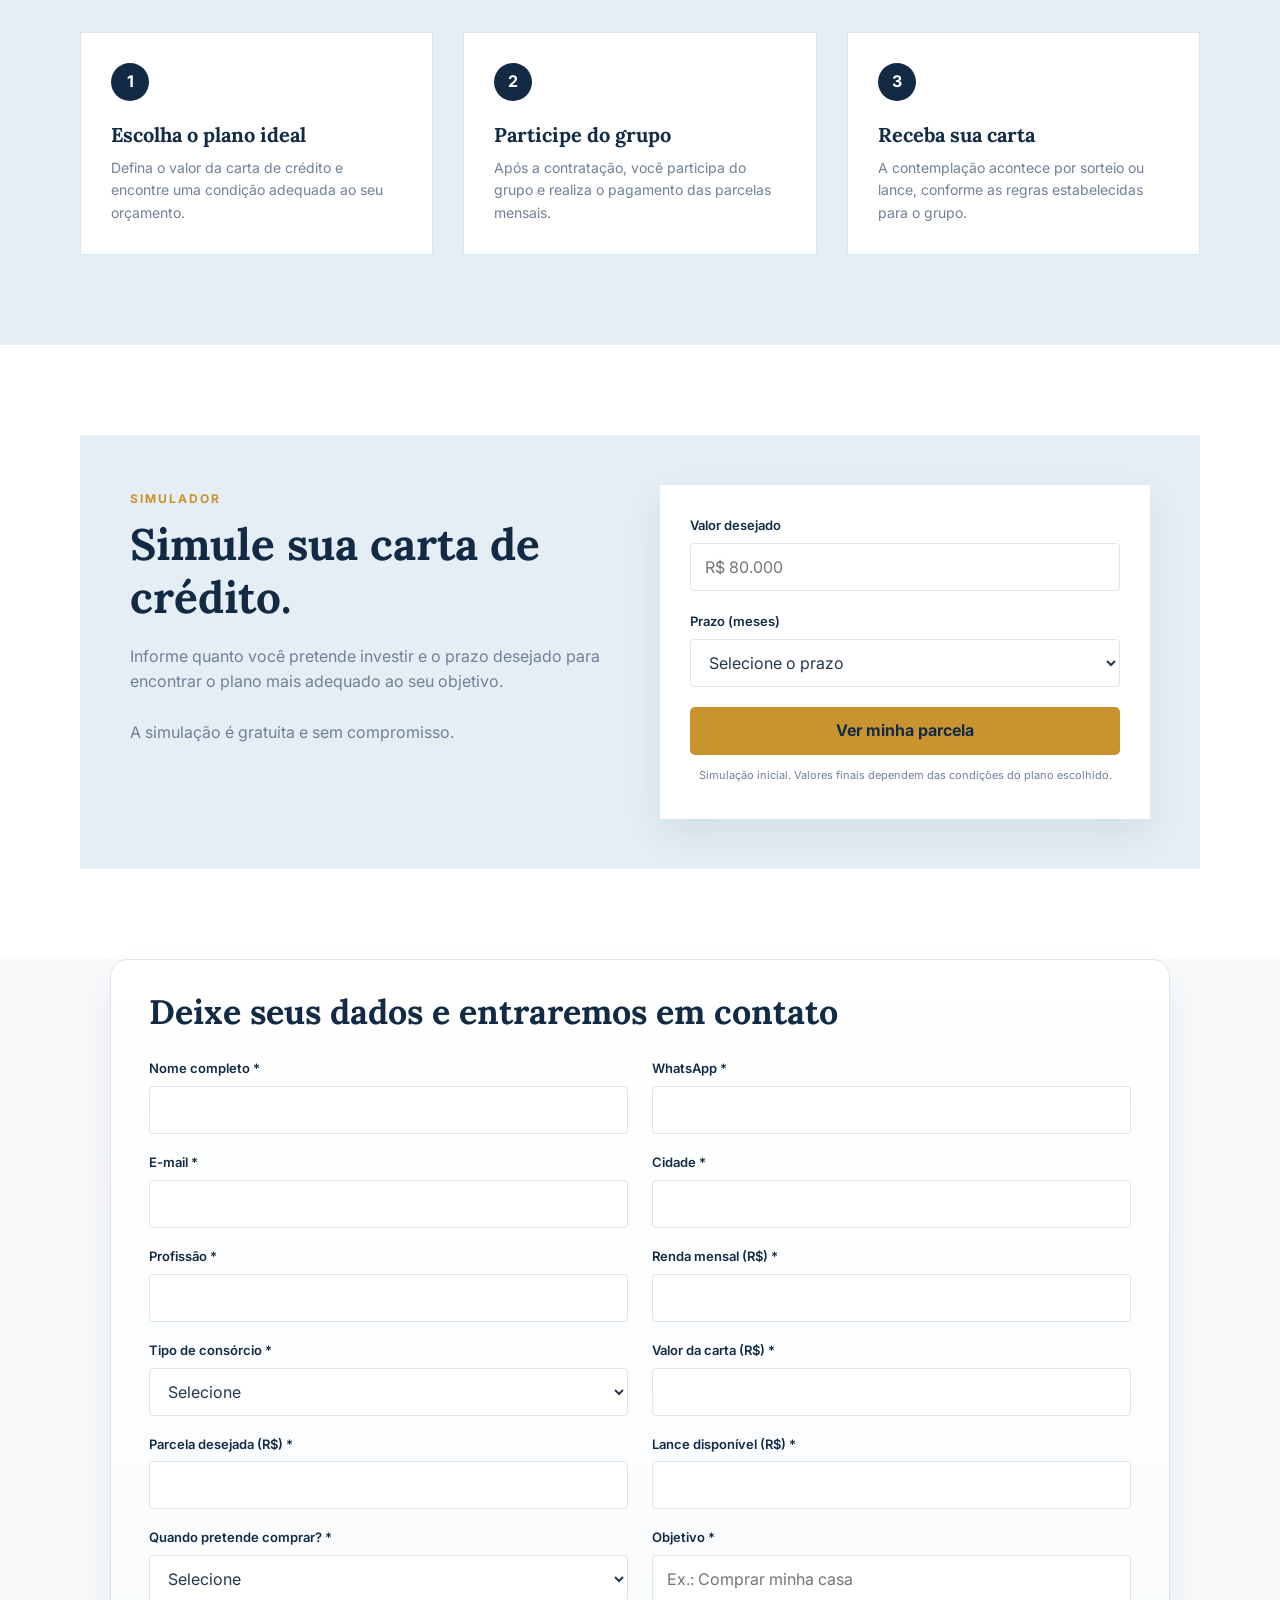
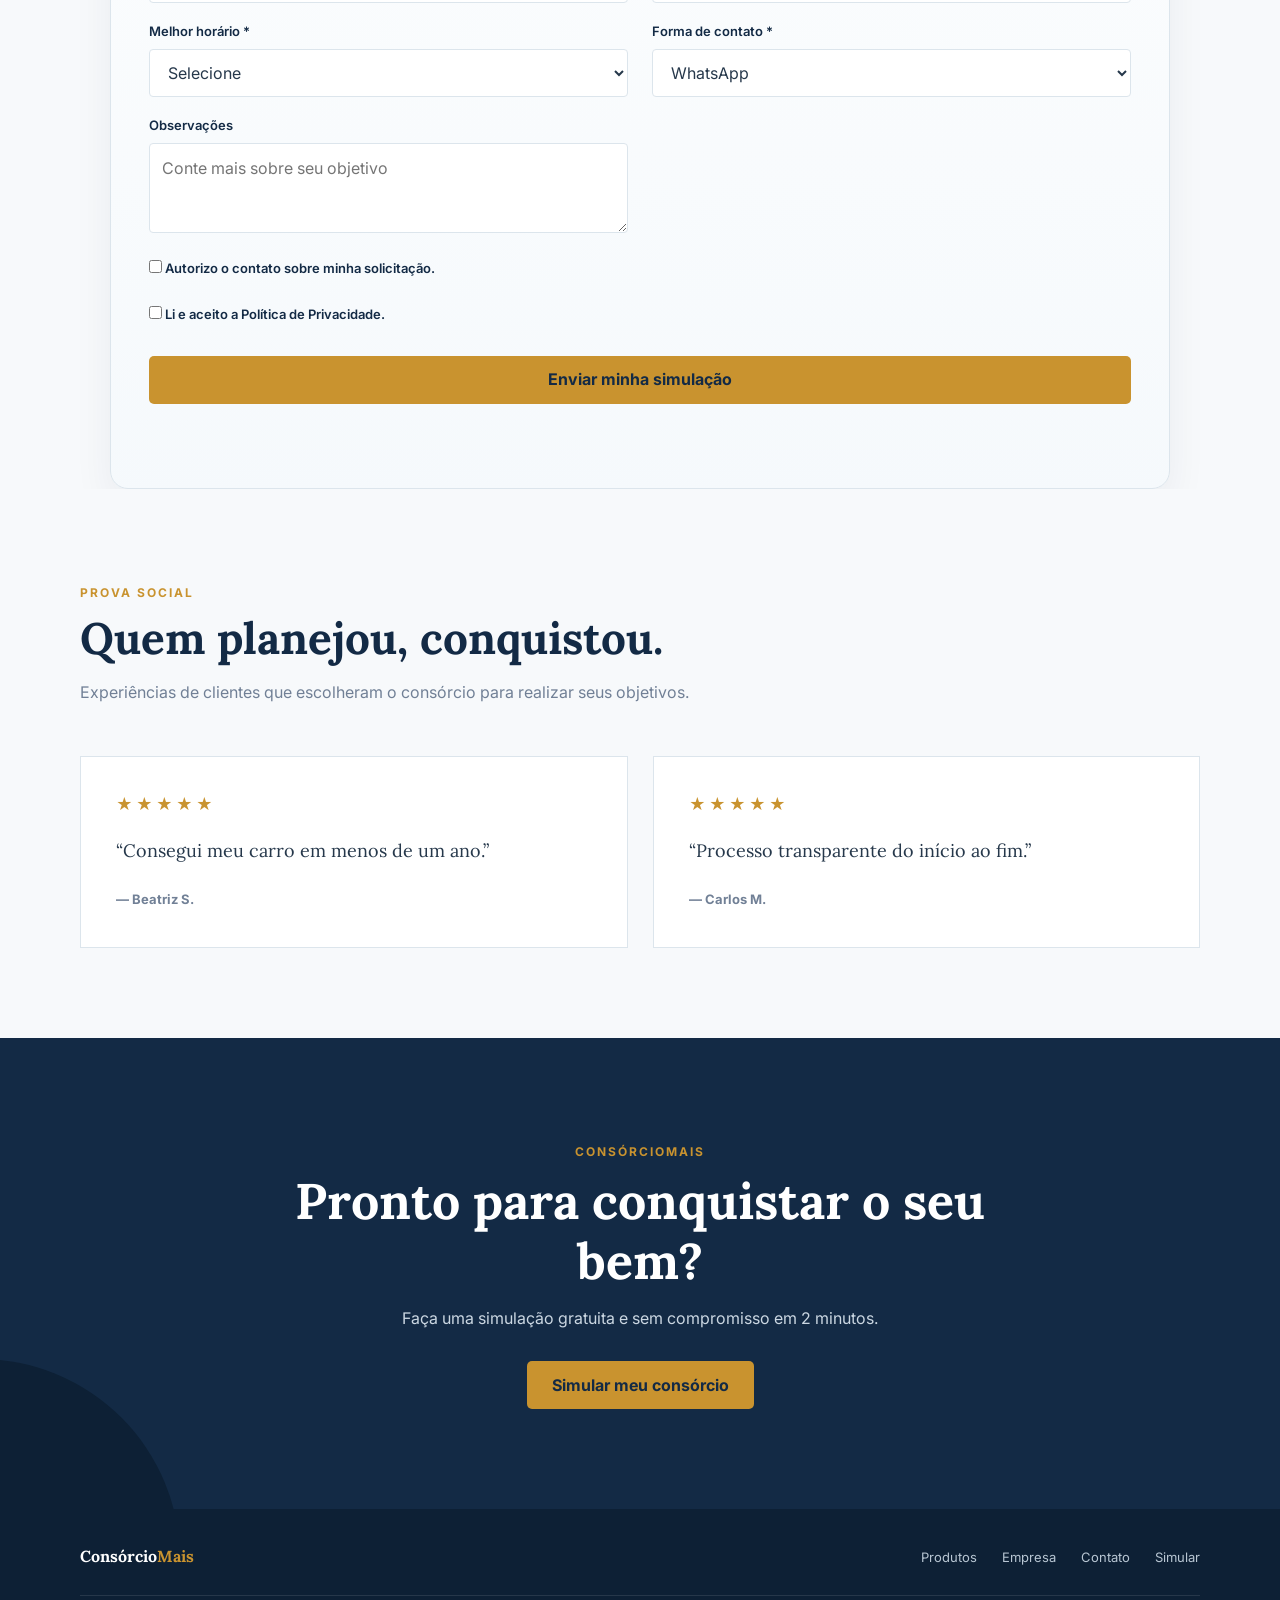
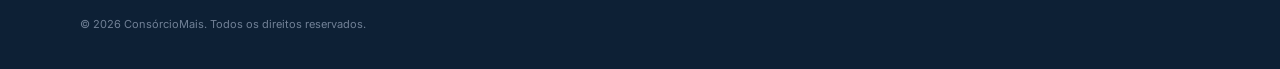
==== commit 6d56253a: "f" ====
--- a/index.html
+++ b/index.html
@@ -143,7 +143,7 @@
                 </div>
             </div>
         </section>
-         cd /workspaces
+       
 
 
         <form class="formulario-leads" id="formulario-leads">
